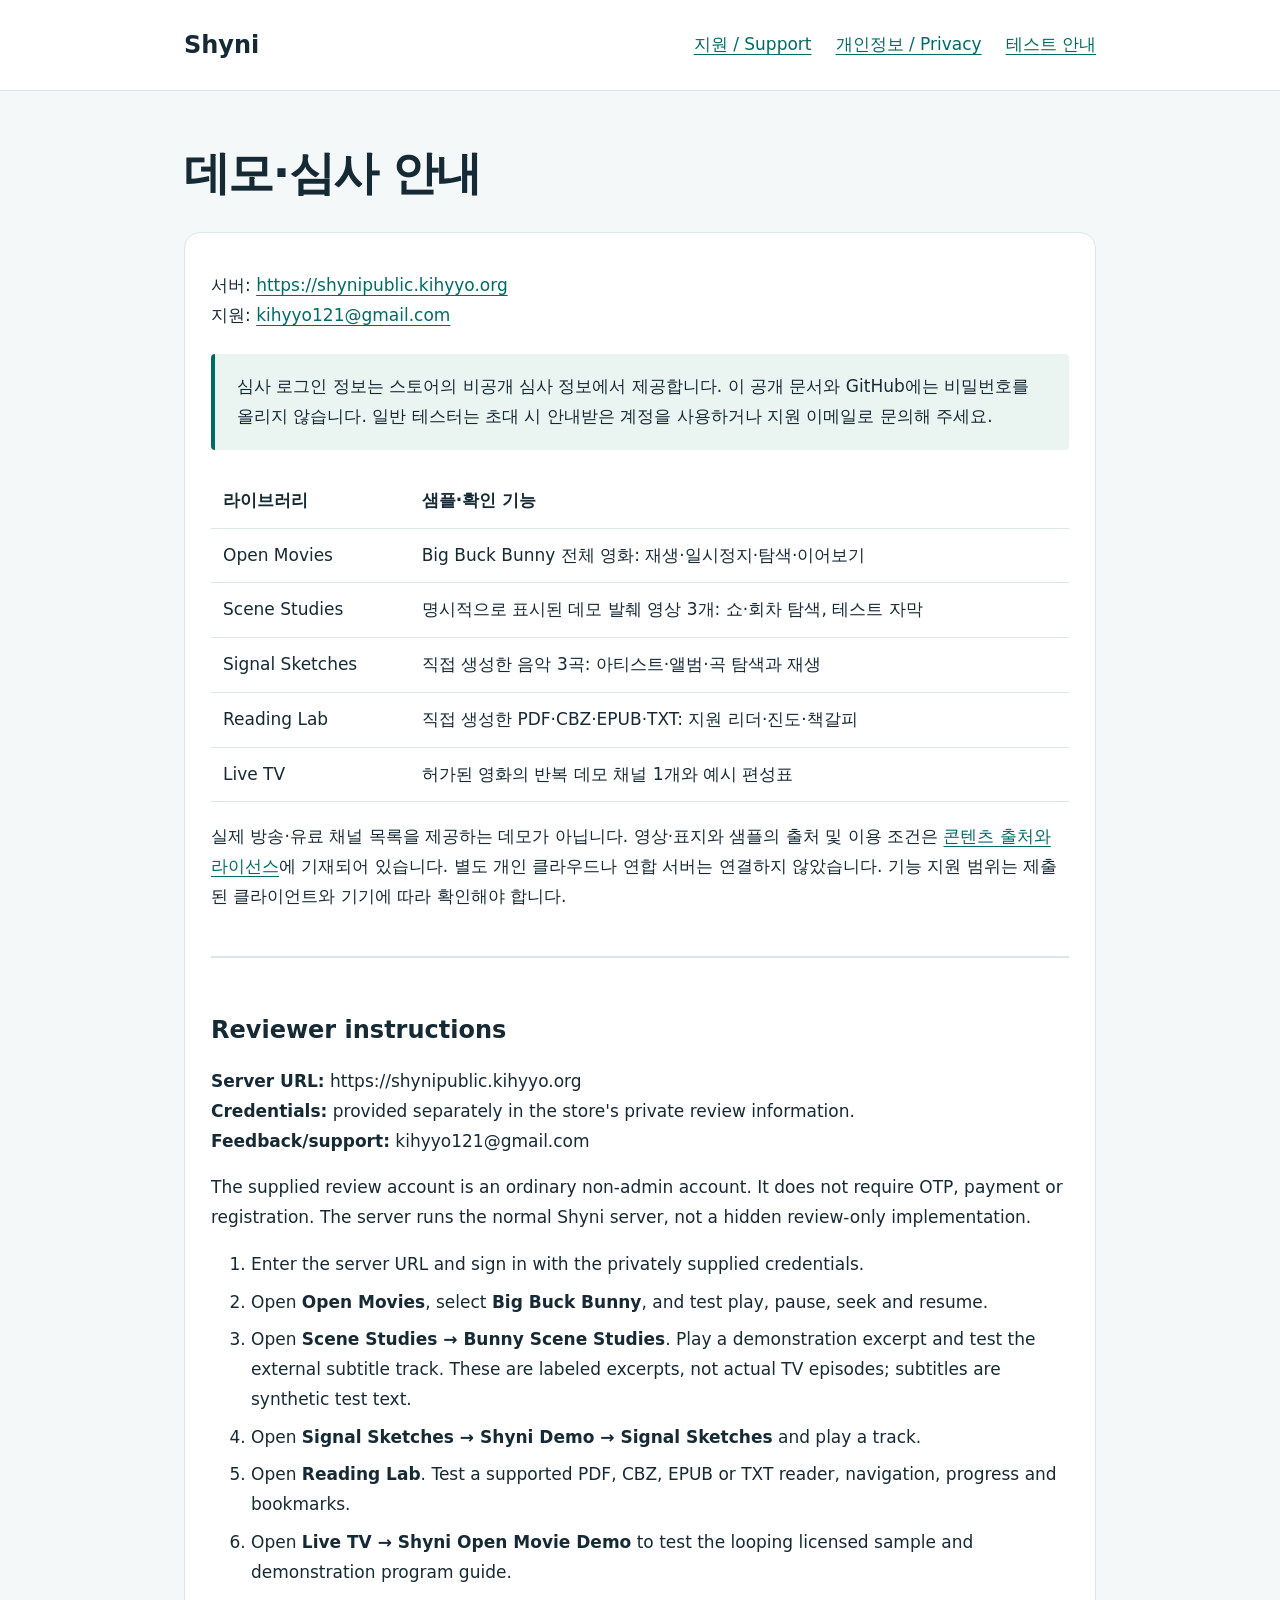
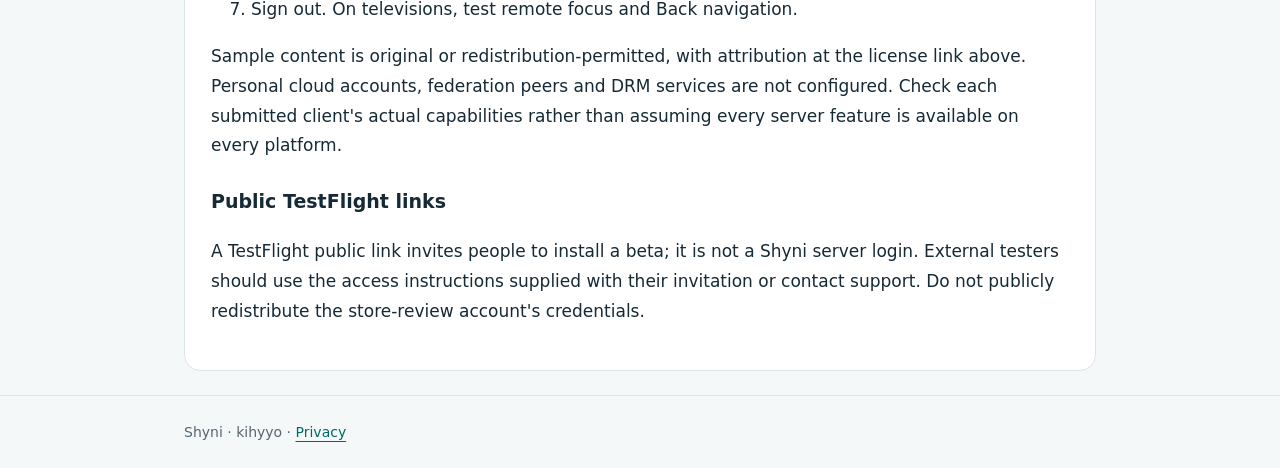
==== review.html @ 11f5f9e8 "Publish bilingual Shyni privacy, support and demo guides" ====
<!doctype html>
<html lang="ko"><head><meta charset="utf-8"><meta name="viewport" content="width=device-width,initial-scale=1"><title>Shyni 데모·심사 안내 / Demo guide</title><link rel="stylesheet" href="styles.css"></head>
<body><header><nav class="wrap" aria-label="Main navigation"><a class="brand" href="index.html">Shyni</a><a href="support.html">지원 / Support</a><a href="privacy.html">개인정보 / Privacy</a><a href="review.html" aria-current="page">테스트 안내</a></nav></header><main class="wrap"><h1>데모·심사 안내</h1><article><p>서버: <a class="break" href="https://shynipublic.kihyyo.org">https://shynipublic.kihyyo.org</a><br>지원: <a href="mailto:kihyyo121@gmail.com">kihyyo121@gmail.com</a></p><p class="notice">심사 로그인 정보는 스토어의 비공개 심사 정보에서 제공합니다. 이 공개 문서와 GitHub에는 비밀번호를 올리지 않습니다. 일반 테스터는 초대 시 안내받은 계정을 사용하거나 지원 이메일로 문의해 주세요.</p>
<table><thead><tr><th>라이브러리</th><th>샘플·확인 기능</th></tr></thead><tbody><tr><td>Open Movies</td><td>Big Buck Bunny 전체 영화: 재생·일시정지·탐색·이어보기</td></tr><tr><td>Scene Studies</td><td>명시적으로 표시된 데모 발췌 영상 3개: 쇼·회차 탐색, 테스트 자막</td></tr><tr><td>Signal Sketches</td><td>직접 생성한 음악 3곡: 아티스트·앨범·곡 탐색과 재생</td></tr><tr><td>Reading Lab</td><td>직접 생성한 PDF·CBZ·EPUB·TXT: 지원 리더·진도·책갈피</td></tr><tr><td>Live TV</td><td>허가된 영화의 반복 데모 채널 1개와 예시 편성표</td></tr></tbody></table>
<p>실제 방송·유료 채널 목록을 제공하는 데모가 아닙니다. 영상·표지와 샘플의 출처 및 이용 조건은 <a href="https://shynipublic.kihyyo.org/demo-assets/LICENSES.txt">콘텐츠 출처와 라이선스</a>에 기재되어 있습니다. 별도 개인 클라우드나 연합 서버는 연결하지 않았습니다. 기능 지원 범위는 제출된 클라이언트와 기기에 따라 확인해야 합니다.</p>
<section lang="en" id="english"><h2>Reviewer instructions</h2><p><strong>Server URL:</strong> https://shynipublic.kihyyo.org<br><strong>Credentials:</strong> provided separately in the store's private review information.<br><strong>Feedback/support:</strong> kihyyo121@gmail.com</p><p>The supplied review account is an ordinary non-admin account. It does not require OTP, payment or registration. The server runs the normal Shyni server, not a hidden review-only implementation.</p><ol><li>Enter the server URL and sign in with the privately supplied credentials.</li><li>Open <strong>Open Movies</strong>, select <strong>Big Buck Bunny</strong>, and test play, pause, seek and resume.</li><li>Open <strong>Scene Studies → Bunny Scene Studies</strong>. Play a demonstration excerpt and test the external subtitle track. These are labeled excerpts, not actual TV episodes; subtitles are synthetic test text.</li><li>Open <strong>Signal Sketches → Shyni Demo → Signal Sketches</strong> and play a track.</li><li>Open <strong>Reading Lab</strong>. Test a supported PDF, CBZ, EPUB or TXT reader, navigation, progress and bookmarks.</li><li>Open <strong>Live TV → Shyni Open Movie Demo</strong> to test the looping licensed sample and demonstration program guide.</li><li>Sign out. On televisions, test remote focus and Back navigation.</li></ol><p>Sample content is original or redistribution-permitted, with attribution at the license link above. Personal cloud accounts, federation peers and DRM services are not configured. Check each submitted client's actual capabilities rather than assuming every server feature is available on every platform.</p><h3>Public TestFlight links</h3><p>A TestFlight public link invites people to install a beta; it is not a Shyni server login. External testers should use the access instructions supplied with their invitation or contact support. Do not publicly redistribute the store-review account's credentials.</p></section></article></main><footer><div class="wrap">Shyni · kihyyo · <a href="privacy.html">Privacy</a></div></footer></body></html>
---- styles.css ----
:root{color-scheme:light;--ink:#162a36;--muted:#526773;--line:#dce5e9;--accent:#006b65;--paper:#f5f8f9}*{box-sizing:border-box}body{margin:0;font:17px/1.75 system-ui,-apple-system,BlinkMacSystemFont,"Segoe UI",sans-serif;color:var(--ink);background:var(--paper)}a{color:var(--accent);text-underline-offset:4px}a:focus-visible{outline:3px solid #e9b83d;outline-offset:4px}header{border-bottom:1px solid var(--line);background:white}.wrap{max-width:960px;margin:auto;padding:24px}nav{display:flex;flex-wrap:wrap;align-items:center;gap:12px 24px}nav .brand{font-size:24px;font-weight:800;text-decoration:none;margin-right:auto;color:var(--ink)}main{padding:42px 0 64px}h1{font-size:clamp(30px,5vw,46px);line-height:1.2;letter-spacing:-.035em}h2{font-size:24px;margin-top:36px;line-height:1.4}h3{font-size:19px;margin-top:24px}p,ul,ol{margin-top:12px}.lead{font-size:20px;color:var(--muted)}.eyebrow{font-size:12px;letter-spacing:.15em;font-weight:750;color:var(--accent)}.cards{display:grid;grid-template-columns:repeat(auto-fit,minmax(220px,1fr));gap:18px;margin-top:32px}.card,article{background:white;border:1px solid var(--line);border-radius:16px;padding:26px}.card h2{margin-top:0}.notice{padding:18px 22px;border-left:4px solid var(--accent);background:#eaf5f2;border-radius:4px;margin:24px 0}.small,footer{font-size:14px;color:var(--muted)}footer{border-top:1px solid var(--line)}code{overflow-wrap:anywhere;font-size:.9em}table{border-collapse:collapse;width:100%;margin:20px 0}td,th{text-align:left;vertical-align:top;padding:12px;border-bottom:1px solid var(--line)}th{font-weight:700}section[lang=en]{border-top:2px solid var(--line);margin-top:44px;padding-top:20px}li{margin:8px 0}.button{display:inline-block;padding:10px 18px;border-radius:8px;background:var(--accent);color:white;font-weight:650;text-decoration:none}.break{overflow-wrap:anywhere}@media(max-width:600px){.wrap{padding:18px}article{padding:20px}nav{gap:8px 16px;font-size:14px}td,th{padding:8px;font-size:14px}}@media print{nav,.button{display:none}body{background:white}article{border:0;padding:0}a{color:inherit}}
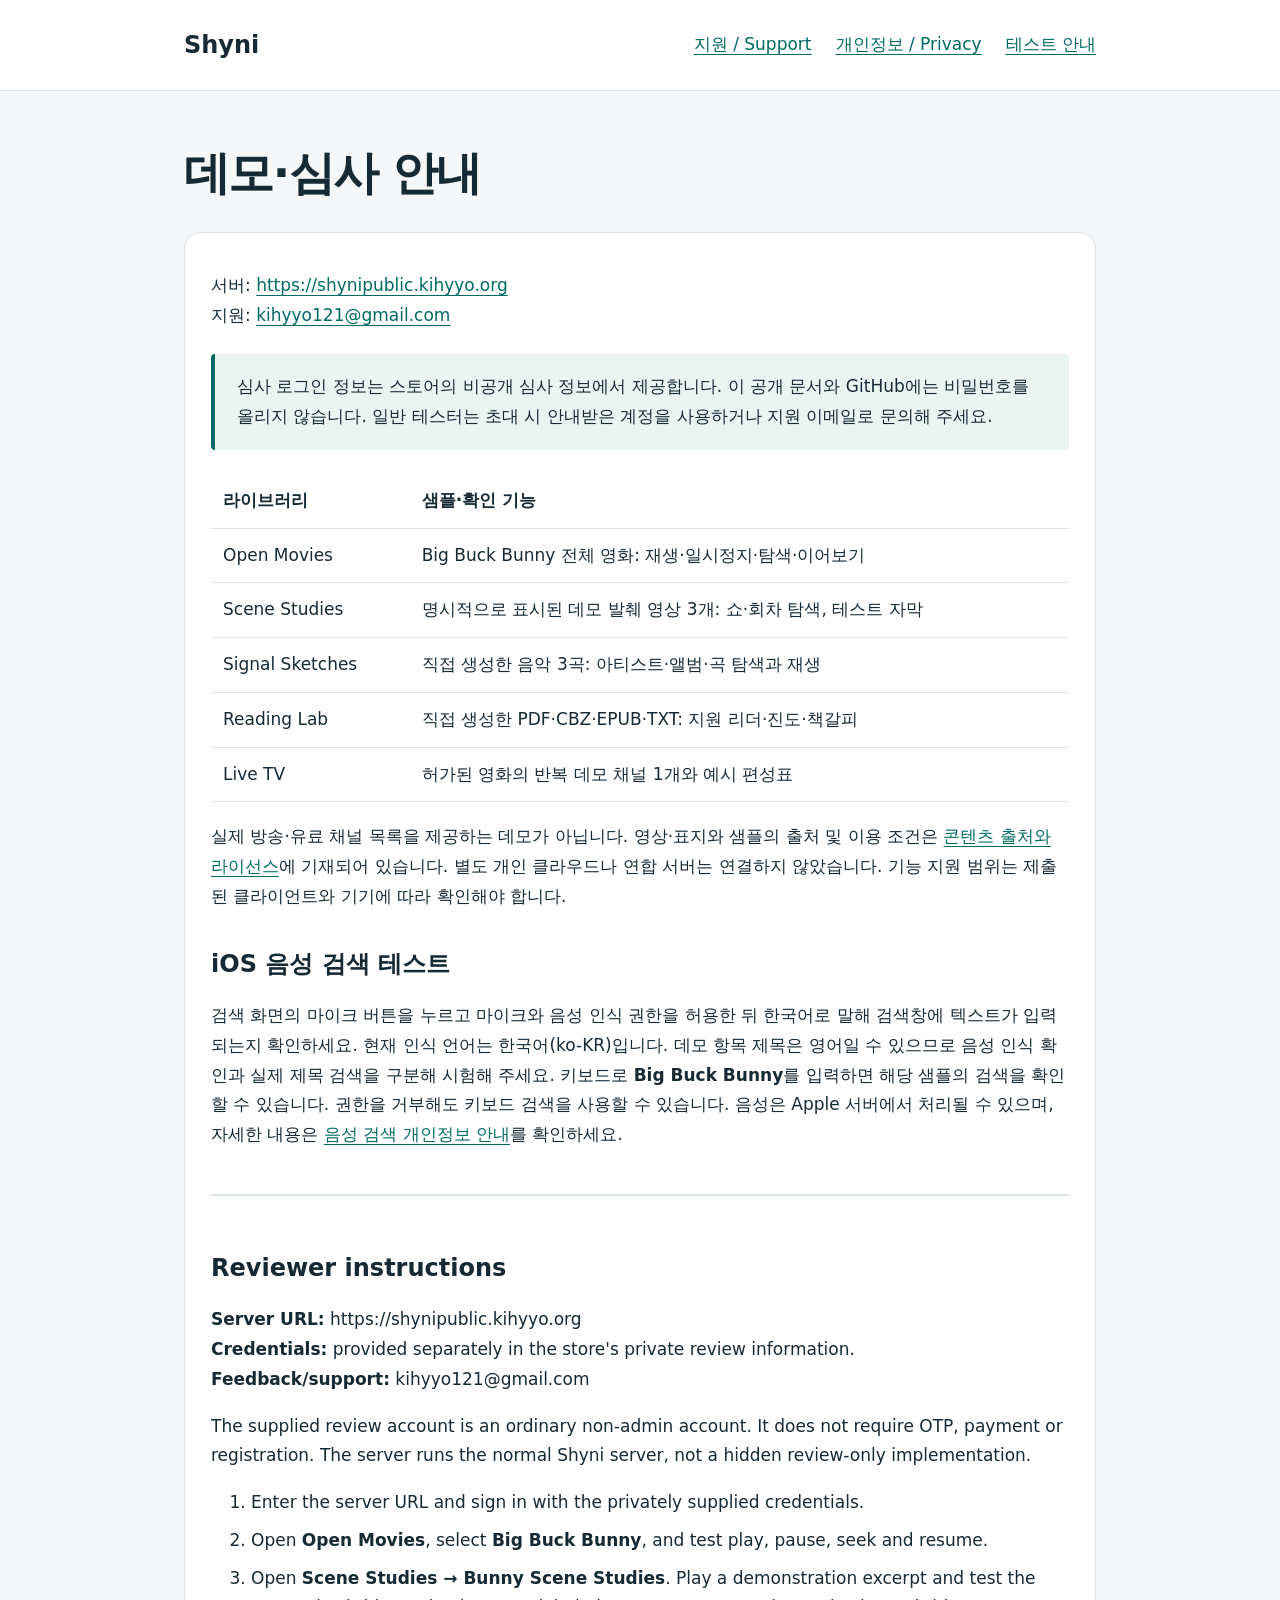
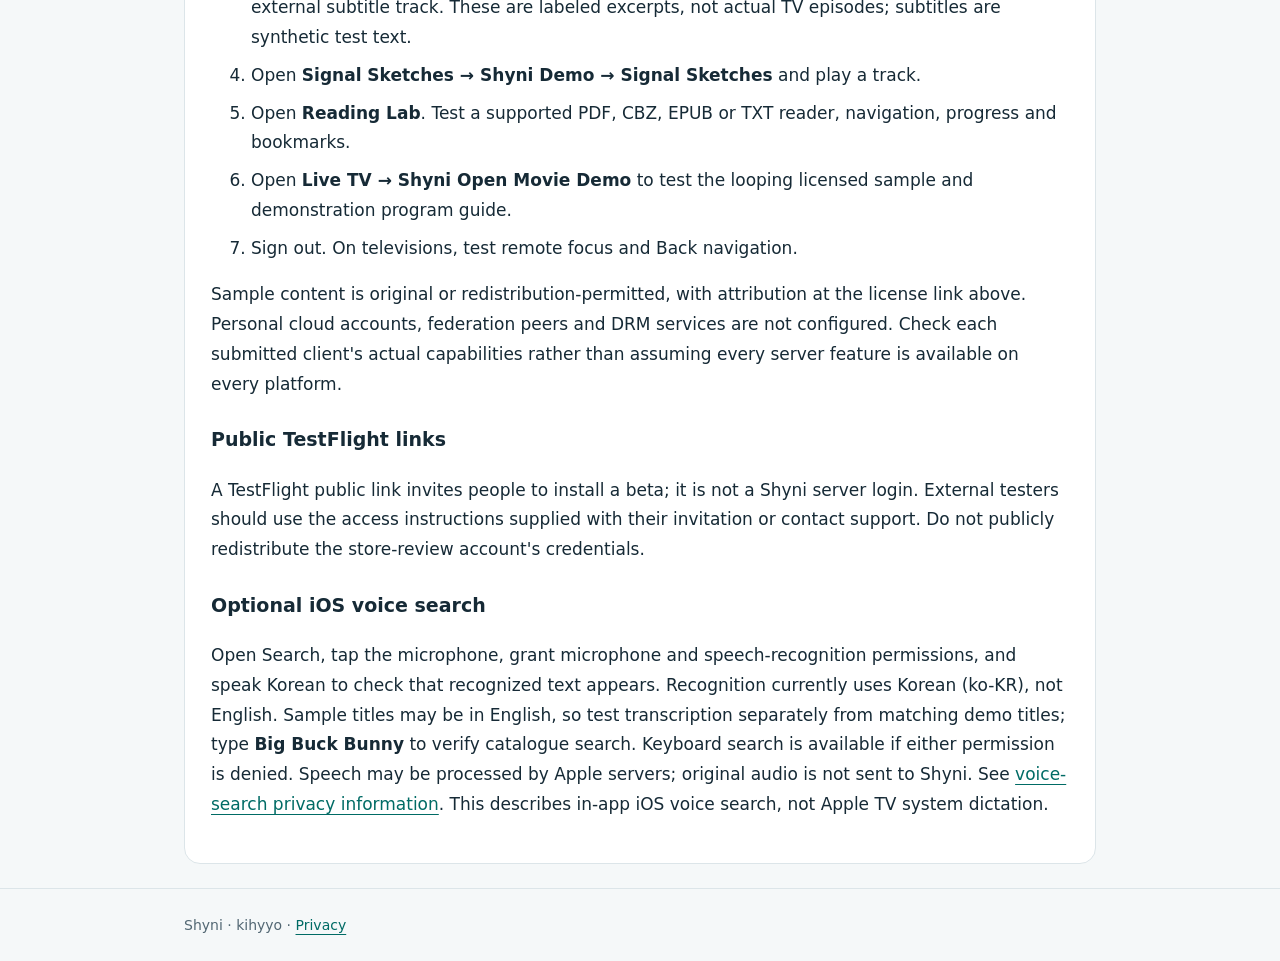
==== commit af7a8719: "Clarify iOS voice search privacy and test instructions" ====
--- a/review.html
+++ b/review.html
@@ -3,4 +3,6 @@
 <body><header><nav class="wrap" aria-label="Main navigation"><a class="brand" href="index.html">Shyni</a><a href="support.html">지원 / Support</a><a href="privacy.html">개인정보 / Privacy</a><a href="review.html" aria-current="page">테스트 안내</a></nav></header><main class="wrap"><h1>데모·심사 안내</h1><article><p>서버: <a class="break" href="https://shynipublic.kihyyo.org">https://shynipublic.kihyyo.org</a><br>지원: <a href="mailto:kihyyo121@gmail.com">kihyyo121@gmail.com</a></p><p class="notice">심사 로그인 정보는 스토어의 비공개 심사 정보에서 제공합니다. 이 공개 문서와 GitHub에는 비밀번호를 올리지 않습니다. 일반 테스터는 초대 시 안내받은 계정을 사용하거나 지원 이메일로 문의해 주세요.</p>
 <table><thead><tr><th>라이브러리</th><th>샘플·확인 기능</th></tr></thead><tbody><tr><td>Open Movies</td><td>Big Buck Bunny 전체 영화: 재생·일시정지·탐색·이어보기</td></tr><tr><td>Scene Studies</td><td>명시적으로 표시된 데모 발췌 영상 3개: 쇼·회차 탐색, 테스트 자막</td></tr><tr><td>Signal Sketches</td><td>직접 생성한 음악 3곡: 아티스트·앨범·곡 탐색과 재생</td></tr><tr><td>Reading Lab</td><td>직접 생성한 PDF·CBZ·EPUB·TXT: 지원 리더·진도·책갈피</td></tr><tr><td>Live TV</td><td>허가된 영화의 반복 데모 채널 1개와 예시 편성표</td></tr></tbody></table>
 <p>실제 방송·유료 채널 목록을 제공하는 데모가 아닙니다. 영상·표지와 샘플의 출처 및 이용 조건은 <a href="https://shynipublic.kihyyo.org/demo-assets/LICENSES.txt">콘텐츠 출처와 라이선스</a>에 기재되어 있습니다. 별도 개인 클라우드나 연합 서버는 연결하지 않았습니다. 기능 지원 범위는 제출된 클라이언트와 기기에 따라 확인해야 합니다.</p>
-<section lang="en" id="english"><h2>Reviewer instructions</h2><p><strong>Server URL:</strong> https://shynipublic.kihyyo.org<br><strong>Credentials:</strong> provided separately in the store's private review information.<br><strong>Feedback/support:</strong> kihyyo121@gmail.com</p><p>The supplied review account is an ordinary non-admin account. It does not require OTP, payment or registration. The server runs the normal Shyni server, not a hidden review-only implementation.</p><ol><li>Enter the server URL and sign in with the privately supplied credentials.</li><li>Open <strong>Open Movies</strong>, select <strong>Big Buck Bunny</strong>, and test play, pause, seek and resume.</li><li>Open <strong>Scene Studies → Bunny Scene Studies</strong>. Play a demonstration excerpt and test the external subtitle track. These are labeled excerpts, not actual TV episodes; subtitles are synthetic test text.</li><li>Open <strong>Signal Sketches → Shyni Demo → Signal Sketches</strong> and play a track.</li><li>Open <strong>Reading Lab</strong>. Test a supported PDF, CBZ, EPUB or TXT reader, navigation, progress and bookmarks.</li><li>Open <strong>Live TV → Shyni Open Movie Demo</strong> to test the looping licensed sample and demonstration program guide.</li><li>Sign out. On televisions, test remote focus and Back navigation.</li></ol><p>Sample content is original or redistribution-permitted, with attribution at the license link above. Personal cloud accounts, federation peers and DRM services are not configured. Check each submitted client's actual capabilities rather than assuming every server feature is available on every platform.</p><h3>Public TestFlight links</h3><p>A TestFlight public link invites people to install a beta; it is not a Shyni server login. External testers should use the access instructions supplied with their invitation or contact support. Do not publicly redistribute the store-review account's credentials.</p></section></article></main><footer><div class="wrap">Shyni · kihyyo · <a href="privacy.html">Privacy</a></div></footer></body></html>
+<h2 id="voice-search">iOS 음성 검색 테스트</h2><p>검색 화면의 마이크 버튼을 누르고 마이크와 음성 인식 권한을 허용한 뒤 한국어로 말해 검색창에 텍스트가 입력되는지 확인하세요. 현재 인식 언어는 한국어(ko-KR)입니다. 데모 항목 제목은 영어일 수 있으므로 음성 인식 확인과 실제 제목 검색을 구분해 시험해 주세요. 키보드로 <strong>Big Buck Bunny</strong>를 입력하면 해당 샘플의 검색을 확인할 수 있습니다. 권한을 거부해도 키보드 검색을 사용할 수 있습니다. 음성은 Apple 서버에서 처리될 수 있으며, 자세한 내용은 <a href="privacy.html#voice-search">음성 검색 개인정보 안내</a>를 확인하세요.</p>
+<section lang="en" id="english"><h2>Reviewer instructions</h2><p><strong>Server URL:</strong> https://shynipublic.kihyyo.org<br><strong>Credentials:</strong> provided separately in the store's private review information.<br><strong>Feedback/support:</strong> kihyyo121@gmail.com</p><p>The supplied review account is an ordinary non-admin account. It does not require OTP, payment or registration. The server runs the normal Shyni server, not a hidden review-only implementation.</p><ol><li>Enter the server URL and sign in with the privately supplied credentials.</li><li>Open <strong>Open Movies</strong>, select <strong>Big Buck Bunny</strong>, and test play, pause, seek and resume.</li><li>Open <strong>Scene Studies → Bunny Scene Studies</strong>. Play a demonstration excerpt and test the external subtitle track. These are labeled excerpts, not actual TV episodes; subtitles are synthetic test text.</li><li>Open <strong>Signal Sketches → Shyni Demo → Signal Sketches</strong> and play a track.</li><li>Open <strong>Reading Lab</strong>. Test a supported PDF, CBZ, EPUB or TXT reader, navigation, progress and bookmarks.</li><li>Open <strong>Live TV → Shyni Open Movie Demo</strong> to test the looping licensed sample and demonstration program guide.</li><li>Sign out. On televisions, test remote focus and Back navigation.</li></ol><p>Sample content is original or redistribution-permitted, with attribution at the license link above. Personal cloud accounts, federation peers and DRM services are not configured. Check each submitted client's actual capabilities rather than assuming every server feature is available on every platform.</p><h3>Public TestFlight links</h3><p>A TestFlight public link invites people to install a beta; it is not a Shyni server login. External testers should use the access instructions supplied with their invitation or contact support. Do not publicly redistribute the store-review account's credentials.</p><h3>Optional iOS voice search</h3><p>Open Search, tap the microphone, grant microphone and speech-recognition permissions, and speak Korean to check that recognized text appears. Recognition currently uses Korean (ko-KR), not English. Sample titles may be in English, so test transcription separately from matching demo titles; type <strong>Big Buck Bunny</strong> to verify catalogue search. Keyboard search is available if either permission is denied. Speech may be processed by Apple servers; original audio is not sent to Shyni. See <a href="privacy.html#voice-search-en">voice-search privacy information</a>. This describes in-app iOS voice search, not Apple TV system dictation.</p>
+</section></article></main><footer><div class="wrap">Shyni · kihyyo · <a href="privacy.html">Privacy</a></div></footer></body></html>
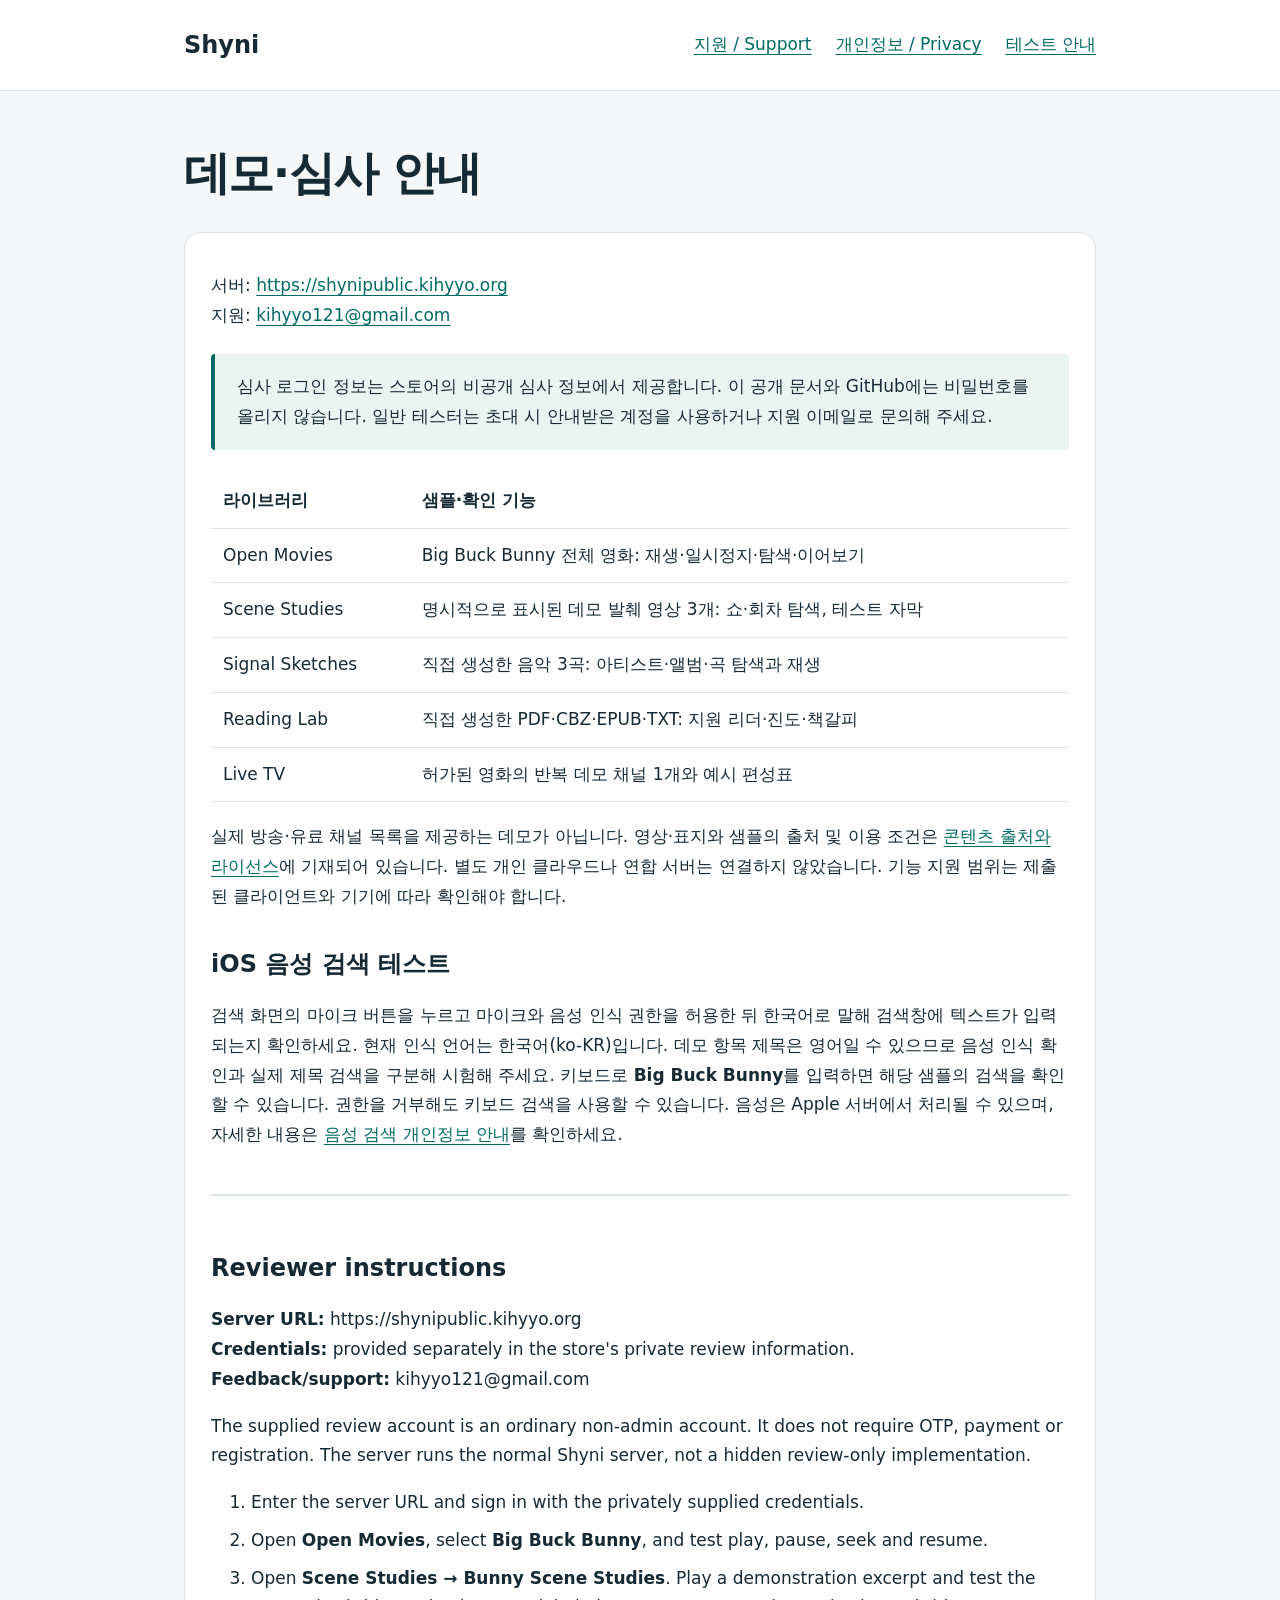
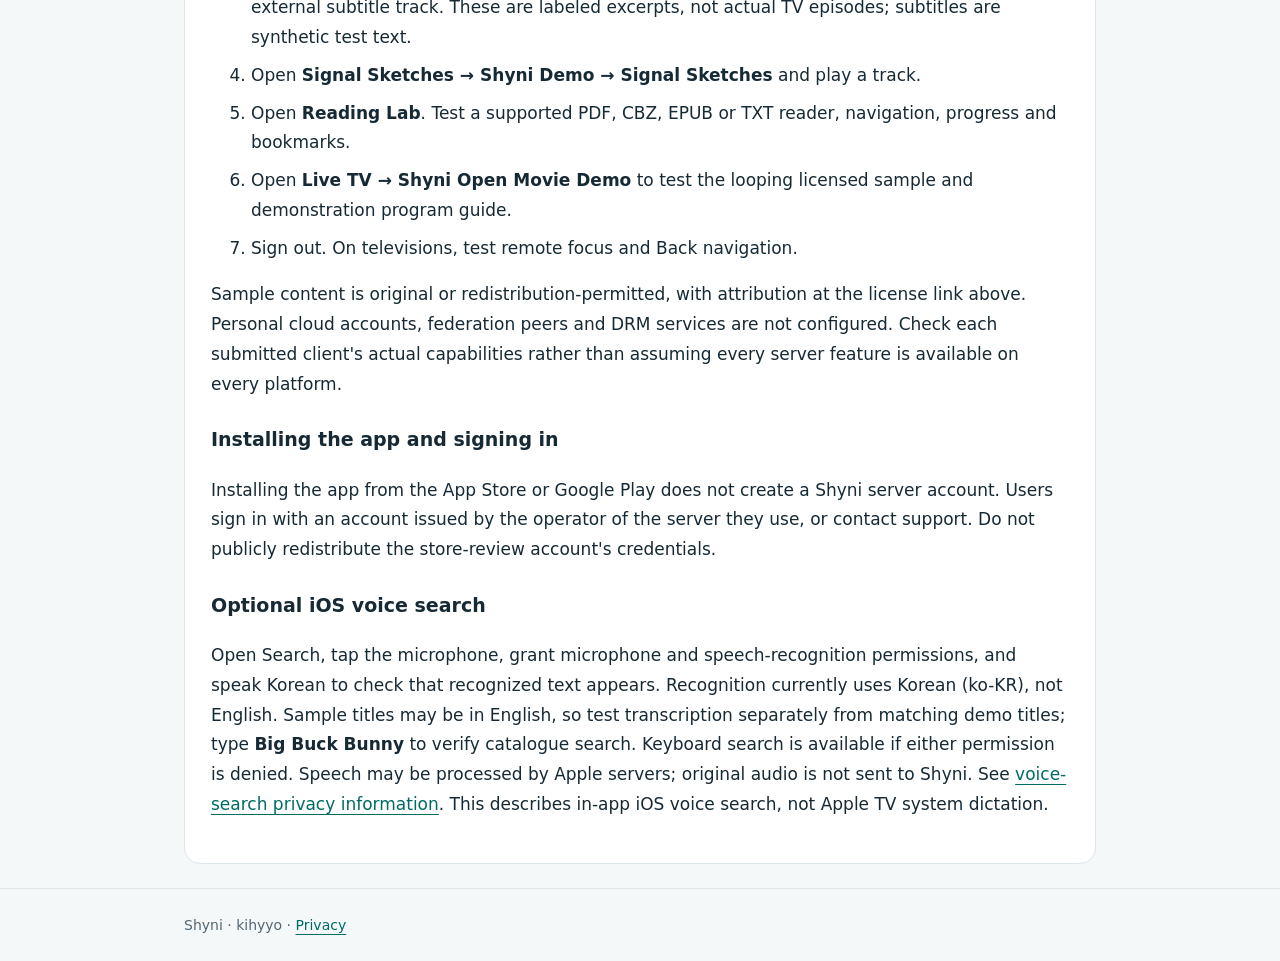
==== commit 93736b07: "Add mobile notification privacy notes and store install guidance - privacy: document APNs/FCM notifi" ====
--- a/review.html
+++ b/review.html
@@ -4,5 +4,5 @@
 <table><thead><tr><th>라이브러리</th><th>샘플·확인 기능</th></tr></thead><tbody><tr><td>Open Movies</td><td>Big Buck Bunny 전체 영화: 재생·일시정지·탐색·이어보기</td></tr><tr><td>Scene Studies</td><td>명시적으로 표시된 데모 발췌 영상 3개: 쇼·회차 탐색, 테스트 자막</td></tr><tr><td>Signal Sketches</td><td>직접 생성한 음악 3곡: 아티스트·앨범·곡 탐색과 재생</td></tr><tr><td>Reading Lab</td><td>직접 생성한 PDF·CBZ·EPUB·TXT: 지원 리더·진도·책갈피</td></tr><tr><td>Live TV</td><td>허가된 영화의 반복 데모 채널 1개와 예시 편성표</td></tr></tbody></table>
 <p>실제 방송·유료 채널 목록을 제공하는 데모가 아닙니다. 영상·표지와 샘플의 출처 및 이용 조건은 <a href="https://shynipublic.kihyyo.org/demo-assets/LICENSES.txt">콘텐츠 출처와 라이선스</a>에 기재되어 있습니다. 별도 개인 클라우드나 연합 서버는 연결하지 않았습니다. 기능 지원 범위는 제출된 클라이언트와 기기에 따라 확인해야 합니다.</p>
 <h2 id="voice-search">iOS 음성 검색 테스트</h2><p>검색 화면의 마이크 버튼을 누르고 마이크와 음성 인식 권한을 허용한 뒤 한국어로 말해 검색창에 텍스트가 입력되는지 확인하세요. 현재 인식 언어는 한국어(ko-KR)입니다. 데모 항목 제목은 영어일 수 있으므로 음성 인식 확인과 실제 제목 검색을 구분해 시험해 주세요. 키보드로 <strong>Big Buck Bunny</strong>를 입력하면 해당 샘플의 검색을 확인할 수 있습니다. 권한을 거부해도 키보드 검색을 사용할 수 있습니다. 음성은 Apple 서버에서 처리될 수 있으며, 자세한 내용은 <a href="privacy.html#voice-search">음성 검색 개인정보 안내</a>를 확인하세요.</p>
-<section lang="en" id="english"><h2>Reviewer instructions</h2><p><strong>Server URL:</strong> https://shynipublic.kihyyo.org<br><strong>Credentials:</strong> provided separately in the store's private review information.<br><strong>Feedback/support:</strong> kihyyo121@gmail.com</p><p>The supplied review account is an ordinary non-admin account. It does not require OTP, payment or registration. The server runs the normal Shyni server, not a hidden review-only implementation.</p><ol><li>Enter the server URL and sign in with the privately supplied credentials.</li><li>Open <strong>Open Movies</strong>, select <strong>Big Buck Bunny</strong>, and test play, pause, seek and resume.</li><li>Open <strong>Scene Studies → Bunny Scene Studies</strong>. Play a demonstration excerpt and test the external subtitle track. These are labeled excerpts, not actual TV episodes; subtitles are synthetic test text.</li><li>Open <strong>Signal Sketches → Shyni Demo → Signal Sketches</strong> and play a track.</li><li>Open <strong>Reading Lab</strong>. Test a supported PDF, CBZ, EPUB or TXT reader, navigation, progress and bookmarks.</li><li>Open <strong>Live TV → Shyni Open Movie Demo</strong> to test the looping licensed sample and demonstration program guide.</li><li>Sign out. On televisions, test remote focus and Back navigation.</li></ol><p>Sample content is original or redistribution-permitted, with attribution at the license link above. Personal cloud accounts, federation peers and DRM services are not configured. Check each submitted client's actual capabilities rather than assuming every server feature is available on every platform.</p><h3>Public TestFlight links</h3><p>A TestFlight public link invites people to install a beta; it is not a Shyni server login. External testers should use the access instructions supplied with their invitation or contact support. Do not publicly redistribute the store-review account's credentials.</p><h3>Optional iOS voice search</h3><p>Open Search, tap the microphone, grant microphone and speech-recognition permissions, and speak Korean to check that recognized text appears. Recognition currently uses Korean (ko-KR), not English. Sample titles may be in English, so test transcription separately from matching demo titles; type <strong>Big Buck Bunny</strong> to verify catalogue search. Keyboard search is available if either permission is denied. Speech may be processed by Apple servers; original audio is not sent to Shyni. See <a href="privacy.html#voice-search-en">voice-search privacy information</a>. This describes in-app iOS voice search, not Apple TV system dictation.</p>
+<section lang="en" id="english"><h2>Reviewer instructions</h2><p><strong>Server URL:</strong> https://shynipublic.kihyyo.org<br><strong>Credentials:</strong> provided separately in the store's private review information.<br><strong>Feedback/support:</strong> kihyyo121@gmail.com</p><p>The supplied review account is an ordinary non-admin account. It does not require OTP, payment or registration. The server runs the normal Shyni server, not a hidden review-only implementation.</p><ol><li>Enter the server URL and sign in with the privately supplied credentials.</li><li>Open <strong>Open Movies</strong>, select <strong>Big Buck Bunny</strong>, and test play, pause, seek and resume.</li><li>Open <strong>Scene Studies → Bunny Scene Studies</strong>. Play a demonstration excerpt and test the external subtitle track. These are labeled excerpts, not actual TV episodes; subtitles are synthetic test text.</li><li>Open <strong>Signal Sketches → Shyni Demo → Signal Sketches</strong> and play a track.</li><li>Open <strong>Reading Lab</strong>. Test a supported PDF, CBZ, EPUB or TXT reader, navigation, progress and bookmarks.</li><li>Open <strong>Live TV → Shyni Open Movie Demo</strong> to test the looping licensed sample and demonstration program guide.</li><li>Sign out. On televisions, test remote focus and Back navigation.</li></ol><p>Sample content is original or redistribution-permitted, with attribution at the license link above. Personal cloud accounts, federation peers and DRM services are not configured. Check each submitted client's actual capabilities rather than assuming every server feature is available on every platform.</p><h3>Installing the app and signing in</h3><p>Installing the app from the App Store or Google Play does not create a Shyni server account. Users sign in with an account issued by the operator of the server they use, or contact support. Do not publicly redistribute the store-review account's credentials.</p><h3>Optional iOS voice search</h3><p>Open Search, tap the microphone, grant microphone and speech-recognition permissions, and speak Korean to check that recognized text appears. Recognition currently uses Korean (ko-KR), not English. Sample titles may be in English, so test transcription separately from matching demo titles; type <strong>Big Buck Bunny</strong> to verify catalogue search. Keyboard search is available if either permission is denied. Speech may be processed by Apple servers; original audio is not sent to Shyni. See <a href="privacy.html#voice-search-en">voice-search privacy information</a>. This describes in-app iOS voice search, not Apple TV system dictation.</p>
 </section></article></main><footer><div class="wrap">Shyni · kihyyo · <a href="privacy.html">Privacy</a></div></footer></body></html>
